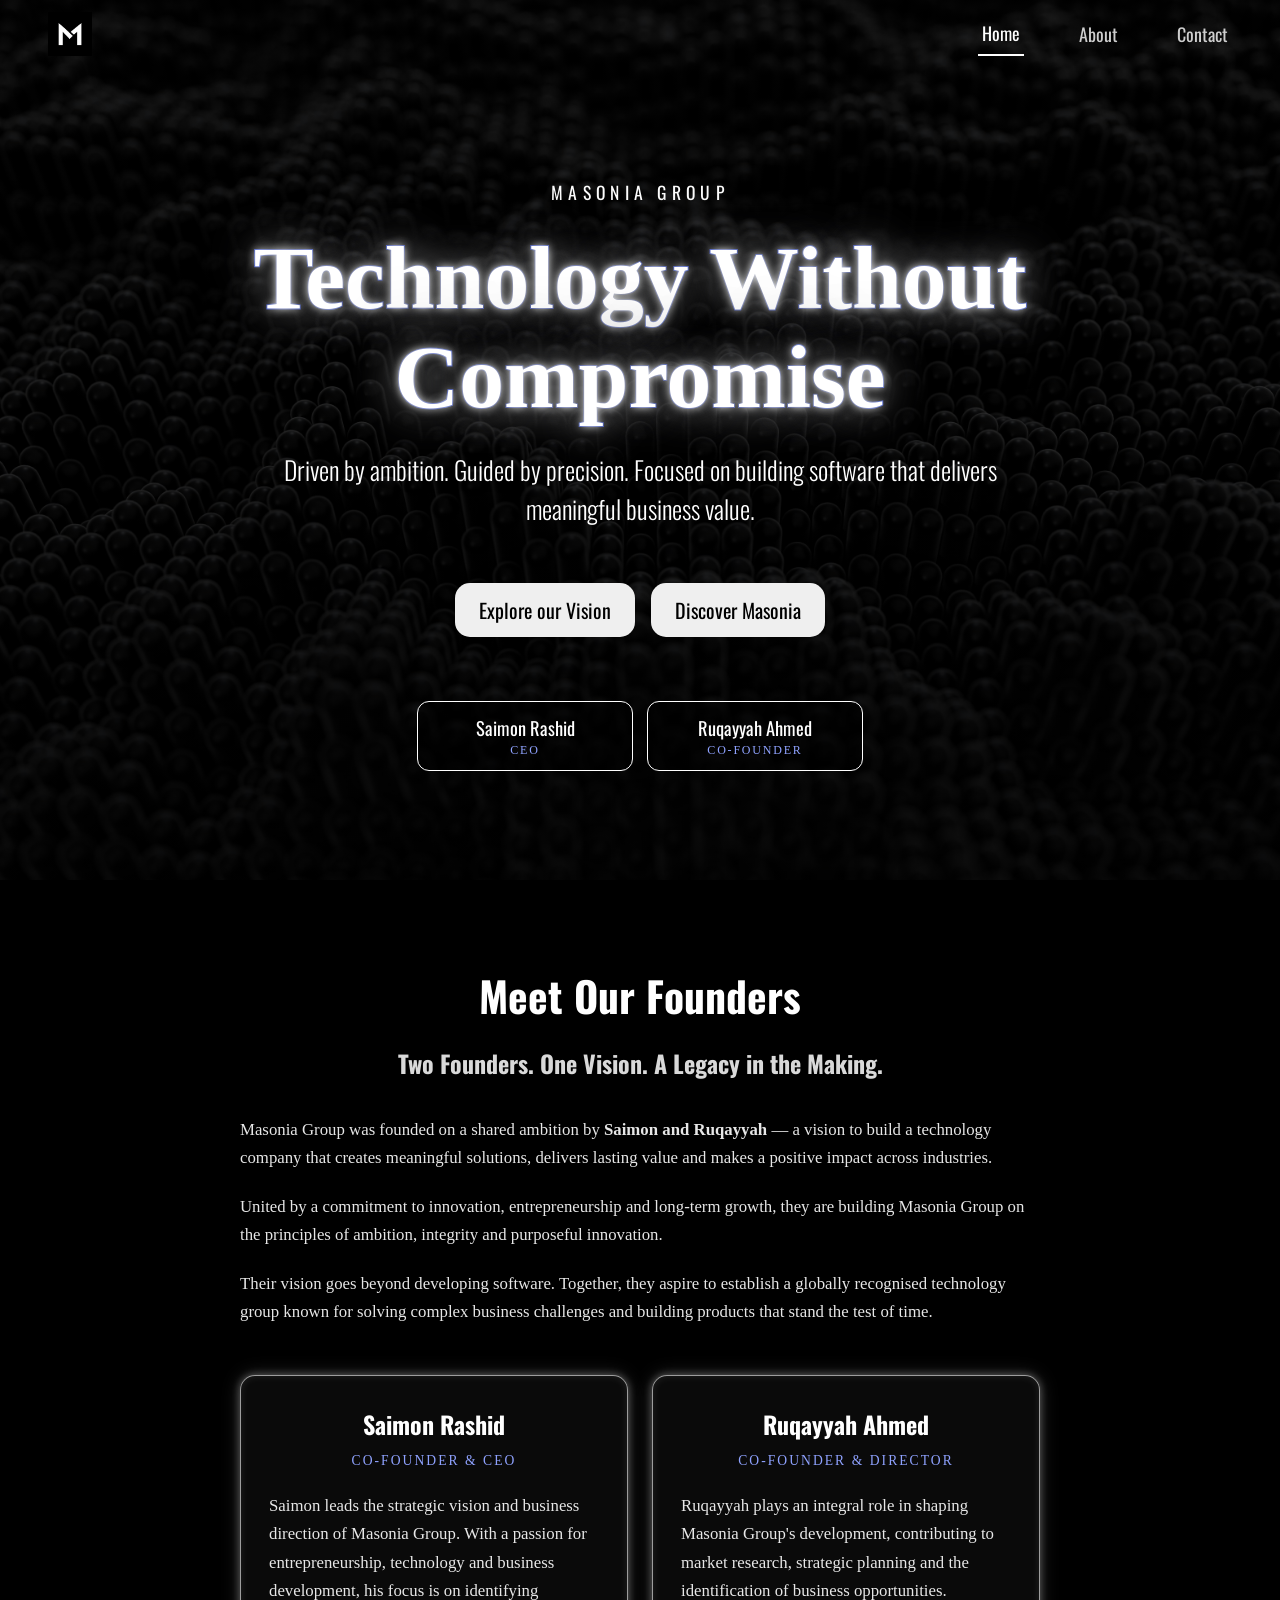
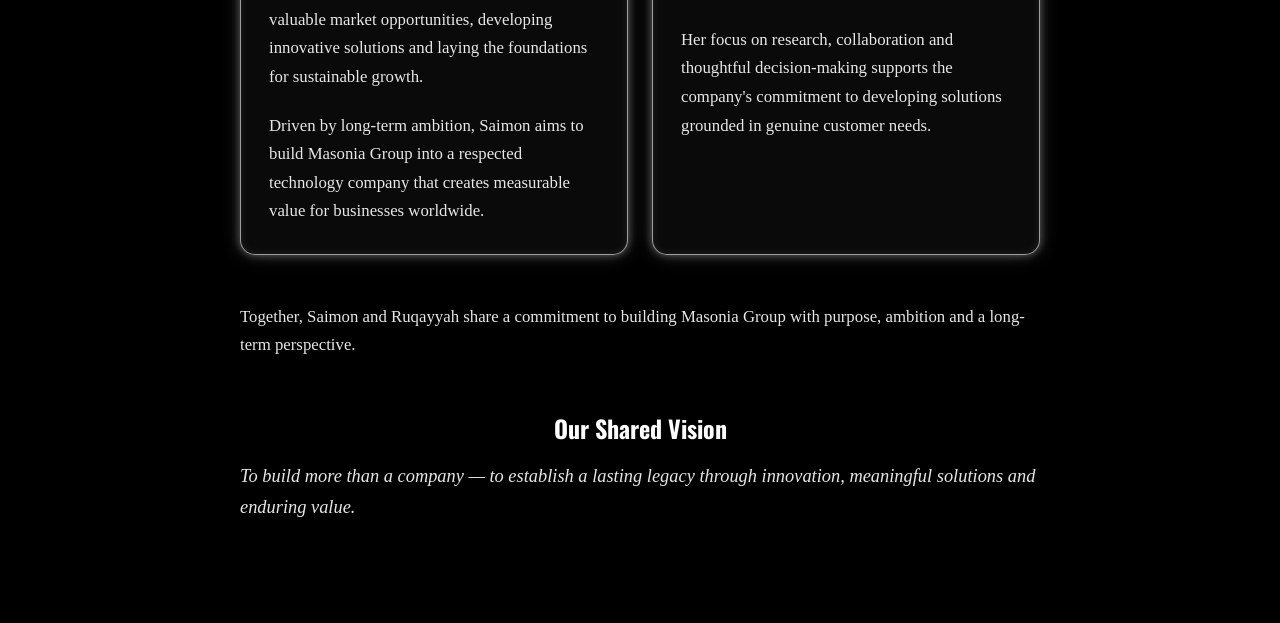
==== index.html @ d87e58ef "Add files via upload" ====
<!doctype html>
<html lang="en">
  <head>
    <meta charset="UTF-8" />
    <meta name="viewport" content="width=device-width, initial-scale=1.0" />
    <title>Masonia Group LTD</title>
    <link rel="preconnect" href="https://fonts.googleapis.com" />
    <link rel="preconnect" href="https://fonts.gstatic.com" crossorigin />
    <link
      href="https://fonts.googleapis.com/css2?family=Happy+Monkey&family=Instrument+Serif:ital@0;1&family=Isometra&family=Oswald:wght@200..700&family=Ubuntu:ital,wght@0,300;0,400;0,500;0,700;1,300;1,400;1,500;1,700&display=swap"
      rel="stylesheet"
    />
    <link rel="stylesheet" href="styles.css" />
    <script src="nav.js" defer></script>
  </head>

  <body>
    <header class="hero" id="home">
      <div class="shooting-stars" aria-hidden="true">
        <span></span><span></span><span></span><span></span><span></span><span></span>
      </div>

      <nav id="navbar" aria-label="Main">
        <a href="index.html" class="logo">
          <img src="masonialogo.png" alt="Masonia Group home" />
        </a>
        <button
          class="nav-toggle"
          type="button"
          aria-controls="navigation"
          aria-expanded="false"
          aria-label="Open menu"
        >
          <span class="nav-toggle-bar"></span>
          <span class="nav-toggle-bar"></span>
          <span class="nav-toggle-bar"></span>
        </button>
        <ul id="navigation">
          <li><a href="index.html" aria-current="page">Home</a></li>
          <li><a href="about.html">About</a></li>
          <li><a href="contact.html">Contact</a></li>
        </ul>
      </nav>

      <div class="hero-content">
        <p class="design-title">MASONIA GROUP</p>
        <h1 id="name">Technology Without Compromise</h1>
        <p id="role">
          Driven by ambition. Guided by precision. Focused on building software that delivers meaningful business value.
        </p>
    
        <div class="hero-btn">
          <button class="explore">Explore our Vision</button>
          <button class="discover">Discover Masonia</button>
        </div>

        <ul class="hero-founders" aria-label="Founders">
          <li class="hero-founder">
            <span class="hero-founder-name">Saimon Rashid</span>
            <span class="hero-founder-role">CEO</span>
          </li>
          <li class="hero-founder">
            <span class="hero-founder-name">Ruqayyah Ahmed</span>
            <span class="hero-founder-role">Co-founder</span>
          </li>
        </ul>
      </div>
    </header>

    <main>
      <section id="founders">
        <h2>Meet Our Founders</h2>
        <h3>Two Founders. One Vision. A Legacy in the Making.</h3>
        <p>
          Masonia Group was founded on a shared ambition by <strong>Saimon and Ruqayyah</strong> — a
          vision to build a technology company that creates meaningful solutions, delivers lasting
          value and makes a positive impact across industries.
        </p>
        <p>
          United by a commitment to innovation, entrepreneurship and long-term growth, they are
          building Masonia Group on the principles of ambition, integrity and purposeful innovation.
        </p>
        <p>
          Their vision goes beyond developing software. Together, they aspire to establish a globally
          recognised technology group known for solving complex business challenges and building
          products that stand the test of time.
        </p>

        <div class="founder-profiles">
          <article class="founder">
            <h3>Saimon Rashid</h3>
            <p class="founder-role">Co-Founder &amp; CEO</p>
            <p>
              Saimon leads the strategic vision and business direction of Masonia Group. With a
              passion for entrepreneurship, technology and business development, his focus is on
              identifying valuable market opportunities, developing innovative solutions and laying
              the foundations for sustainable growth.
            </p>
            <p>
              Driven by long-term ambition, Saimon aims to build Masonia Group into a respected
              technology company that creates measurable value for businesses worldwide.
            </p>
          </article>

          <article class="founder">
            <h3>Ruqayyah Ahmed</h3>
            <p class="founder-role">Co-Founder &amp; Director</p>
            <p>
              Ruqayyah plays an integral role in shaping Masonia Group's development, contributing to
              market research, strategic planning and the identification of business opportunities.
            </p>
            <p>
              Her focus on research, collaboration and thoughtful decision-making supports the
              company's commitment to developing solutions grounded in genuine customer needs.
            </p>
          </article>
        </div>

        <p>
          Together, Saimon and Ruqayyah share a commitment to building Masonia Group with purpose,
          ambition and a long-term perspective.
        </p>

        <h3>Our Shared Vision</h3>
        <p>
          <em>To build more than a company — to establish a lasting legacy through innovation,
          meaningful solutions and enduring value.</em>
        </p>
      </section>
    </main>
  </body>
</html>
---- styles.css ----
/* ---------- Page ---------- */
body {
  margin: 0;
  background: black;
  color: white;
}
 
/* ---------- Links ---------- */
a {
  color: white;
  text-decoration: none;
}
 
/* ---------- Hero (full screen before scrolling) ---------- */
.hero {
    min-height: 90vh;
    display: flex;
    flex-direction: column;
    background-image:
        linear-gradient(rgba(0, 0, 0, 0.5), rgba(0, 0, 0, 0.6)),
        url("background.jpg");
    background-size: cover;
    background-position: center;
    padding-top: 70px;         /* room for the fixed nav bar */
}
 
/* ---------- Nav bar ---------- */
html {
    scroll-behavior: smooth;   /* glide to sections when a link is clicked */
}

section {
    scroll-margin-top: 80px;   /* stops the sticky bar covering section headings */
}

#navbar {
    position: fixed;           /* stays at the top of the screen while scrolling */
    top: 0;
    left: 0;
    right: 0;
    z-index: 100;
    display: flex;
    align-items: center;
    justify-content: space-between; /* logo left, links right */
    gap: 20px;
    padding: 12px clamp(16px, 4vw, 48px);
    background: transparent;
}

.logo {
    display: flex;
    align-items: center;
}

.logo img {
    height: 44px;
    width: auto;
    display: block;
}

#navigation {
    display: flex;
    align-items: center;
    gap: clamp(24px, 4vw, 60px);
    list-style: none;
    margin: 0;
    padding: 0;
}

#navigation a {
    display: block;
    padding: 8px 4px;
    font-size: 18px;
    font-family: "Oswald", sans-serif;
    opacity: 0.8;
    transition: opacity 0.2s;
}

#navigation a:hover {
    opacity: 1;
}

#navbar a:focus-visible,
.nav-toggle:focus-visible {
    outline: 2px solid #3a5bff;
    outline-offset: 4px;
    border-radius: 4px;
}

/* Menu (☰) button — hidden on larger screens */
.nav-toggle {
    display: none;
    flex-direction: column;
    justify-content: center;
    gap: 5px;
    width: 44px;
    height: 44px;
    padding: 10px;
    background: none;
    border: none;
    cursor: pointer;
}

.nav-toggle-bar {
    display: block;
    height: 2px;
    width: 100%;
    background: white;
    transition: transform 0.25s, opacity 0.25s;
}

/* Turn the three lines into an X when the menu is open */
.nav-toggle[aria-expanded="true"] .nav-toggle-bar:nth-child(1) {
    transform: translateY(7px) rotate(45deg);
}
.nav-toggle[aria-expanded="true"] .nav-toggle-bar:nth-child(2) {
    opacity: 0;
}
.nav-toggle[aria-expanded="true"] .nav-toggle-bar:nth-child(3) {
    transform: translateY(-7px) rotate(-45deg);
}

/* Phones and small tablets: links drop down under the bar */
@media (max-width: 700px) {
    #navbar {
        background: rgba(0, 0, 0, 0.85);
        backdrop-filter: blur(8px);
        -webkit-backdrop-filter: blur(8px);
        border-bottom: 1px solid rgba(255, 255, 255, 0.1);
    }

    .nav-toggle {
        display: flex;
    }

    #navigation {
        display: none;
        position: absolute;
        top: 100%;
        left: 0;
        right: 0;
        flex-direction: column;
        align-items: stretch;
        gap: 0;
        padding: 8px 0;
        background: rgba(0, 0, 0, 0.95);
        border-bottom: 1px solid rgba(255, 255, 255, 0.1);
    }

    #navigation.is-open {
        display: flex;
    }

    #navigation a {
        padding: 14px clamp(16px, 4vw, 48px);
        opacity: 0.9;
    }
}
 
/* ---------- Hero text (centred in the space below the nav) ---------- */

.hero-content {
    flex: 1;
    display: flex;
    flex-direction: column;
    justify-content: center;
    align-items: center;
    text-align: center;
    gap: clamp(12px, 2.5vw, 24px);     /* even spacing between each line */
    padding: 40px clamp(16px, 5vw, 48px);
    max-width: 1100px;
    margin: 0 auto;
    width: 100%;
    box-sizing: border-box;
}

.hero-content > * {
    margin: 0;                          /* spacing comes from the gap above */
}

.design-title {
    font-family: "Oswald", sans-serif;
    font-size: clamp(0.85rem, 1.6vw, 1.1rem);
    letter-spacing: 0.3em;
    opacity: 0.85;
}

#name {
    font-size: clamp(2.2rem, 7vw, 6rem);
    line-height: 1.1;
    color: #fff;
    -webkit-text-stroke: clamp(1px, 0.15vw, 2px) #3a5bff;
    paint-order: stroke fill;
    text-shadow:
        0 0 10px #fcfdfe,
        0 0 20px #000000,
        0 0 40px #bebfc2,
        0 0 80px #000000;
    overflow-wrap: break-word;
}

#role {
    font-size: clamp(1rem, 2.4vw, 1.6rem);
    font-family: "Oswald", sans-serif;
    font-weight: 300;
    line-height: 1.5;
    max-width: 780px;                   /* keeps the tagline to a readable width */
}

#hero-description {
    font-size: clamp(0.8rem, 2vw, 1.5rem);
    font-family: "Oswald", serif;
    max-width: 800px;
    width: 100%;
    margin-top: 100px;
}

.hero-btn {
    display: flex;
    flex-wrap: wrap;                    /* buttons stack when there isn't room */
    justify-content: center;
    gap: 16px;
    margin-top: clamp(16px, 4vw, 32px);
}

.explore, .discover {
    color: black;
    font-family: "Oswald", sans-serif;
    font-size: clamp(1rem, 2vw, 1.25rem);
    border: none;
    border-radius: 15px;
    padding: 12px 24px;
    min-height: 44px;                   /* comfortable tap size on phones */
    cursor: pointer;
    transition: background-color 0.3s;
}

.explore:hover, .discover:hover {
    background-color: #aeaeae;
    color: black;
}

.explore:focus-visible, .discover:focus-visible {
    outline: 2px solid #3a5bff;
    outline-offset: 3px;
}

/* Phones: smaller buttons that sit side by side, or stack if the screen is very narrow */
@media (max-width: 480px) {
    .hero-btn {
        gap: 10px;
    }

    .explore, .discover {
        font-size: 0.9rem;
        padding: 8px 16px;
        border-radius: 10px;
        min-height: 40px;
    }
}


/* ---------- Sections below the hero ---------- */
section {
    padding: 80px 20px;
    text-align: center;
}
/* ---------- Founders and About sections (shared text layout) ---------- */
#founders,
#about {
    text-align: left;
    max-width: 800px;          /* keeps lines short enough to read comfortably */
    margin: 0 auto;            /* centres the block on the page, text stays left-aligned */
    line-height: 1.7;
}

#founders h2,
#founders h3,
#about h2,
#about h3 {
    text-align: center;
}

#founders h2,
#about h2 {
    font-family: "Oswald", sans-serif;
    font-size: clamp(1.8rem, 4vw, 2.6rem);
    margin: 0 0 12px;
}

#founders h3,
#about h3 {
    font-family: "Oswald", sans-serif;
    font-size: clamp(1.2rem, 2.5vw, 1.5rem);
    margin: 48px 0 12px;       /* big gap above each heading, small gap to its paragraph */
}

/* The tagline sits directly under the main heading */
#founders h2 + h3,
#about h2 + h3 {
    margin-top: 0;
    margin-bottom: 32px;
    opacity: 0.85;
}

#founders p,
#about p {
    margin: 0 0 20px;
    font-size: 1.05rem;
    opacity: 0.9;
}

#founders em,
#about em {
    font-size: 1.15rem;
}

/* ---------- Founders: profile cards ---------- */
.founder-profiles {
    display: grid;
    grid-template-columns: repeat(2, minmax(0, 1fr));   /* two cards side by side */
    gap: 24px;
    margin: 48px 0;
}

.founder {
    display: flex;
    flex-direction: column;
    padding: clamp(20px, 3vw, 28px);
    border: 1px solid rgba(255, 255, 255, 0.6);
    border-radius: 15px;
    background: rgba(255, 255, 255, 0.04);
    box-shadow:
        0 0 8px rgba(255, 255, 255, 0.35),
        0 0 20px rgba(255, 255, 255, 0.15),
        inset 0 0 8px rgba(255, 255, 255, 0.1);
}

#founders .founder h3 {
    margin: 0 0 4px;
}

#founders .founder-role {
    text-align: center;
    margin-bottom: 20px;
    font-size: 0.85rem;
    letter-spacing: 0.15em;
    text-transform: uppercase;
    color: #8fa2ff;
    opacity: 1;
}

#founders .founder p:last-child {
    margin-bottom: 0;
}

/* Phones and small tablets: one card above the other */
@media (max-width: 640px) {
    .founder-profiles {
        grid-template-columns: 1fr;
    }
}

/* ---------- Contact: team ---------- */
.team {
    list-style: none;
    margin: 40px auto 0;
    padding: 0;
    display: flex;
    flex-wrap: wrap;           /* cards stack on narrow screens */
    justify-content: center;
    gap: 20px;
}

.team-member {
    flex: 1 1 220px;
    max-width: 280px;
    padding: 24px 20px;
    border: 1px solid rgba(255, 255, 255, 0.15);
    border-radius: 15px;
    background: rgba(255, 255, 255, 0.04);
}

.team-member p {
    margin: 0;
}

.team-name {
    font-family: "Oswald", sans-serif;
    font-size: clamp(1.2rem, 2.5vw, 1.4rem);
}

.team-member .team-role {
    margin-top: 6px;
    font-size: 0.95rem;
    letter-spacing: 0.15em;
    text-transform: uppercase;
    color: #8fa2ff;
}

.team-email {
    display: inline-block;
    margin-top: 14px;
    padding: 4px 0;
    font-size: 0.95rem;
    opacity: 0.85;
    overflow-wrap: anywhere;   /* long addresses wrap instead of overflowing on phones */
    border-bottom: 1px solid rgba(255, 255, 255, 0.3);
    transition: opacity 0.2s, border-color 0.2s;
}

.team-email:hover {
    opacity: 1;
    border-color: #8fa2ff;
}

.team-email:focus-visible {
    outline: 2px solid #3a5bff;
    outline-offset: 3px;
    border-radius: 4px;
}

/* ---------- Contact: call to action ---------- */
.contact-cta {
    margin-top: 48px;
    display: flex;
    flex-direction: column;
    align-items: center;
    gap: 16px;
}

.contact-cta-text {
    margin: 0;
    font-family: "Oswald", sans-serif;
    font-size: clamp(1.1rem, 2.5vw, 1.4rem);
}

.contact-menu {
    position: relative;        /* the options pop up just below the button */
}

.contact-toggle {
    color: black;
    background: white;
    font-family: "Oswald", sans-serif;
    font-size: clamp(1rem, 2vw, 1.15rem);
    border: none;
    border-radius: 15px;
    padding: 10px 28px;
    min-height: 44px;
    cursor: pointer;
    transition: background-color 0.3s;
}

.contact-toggle:hover {
    background-color: #aeaeae;
}

.contact-toggle:focus-visible,
.contact-options a:focus-visible {
    outline: 2px solid #3a5bff;
    outline-offset: 3px;
}

.contact-options {
    position: absolute;
    top: calc(100% + 10px);
    left: 50%;
    transform: translateX(-50%);
    z-index: 10;
    min-width: 280px;
    width: max-content;        /* grow to fit the longest option on one line */
    max-width: calc(100vw - 32px);
    margin: 0;
    padding: 6px;
    list-style: none;
    text-align: left;
    background: #111;
    border: 1px solid rgba(255, 255, 255, 0.15);
    border-radius: 12px;
    box-shadow: 0 10px 30px rgba(0, 0, 0, 0.6);
}

.contact-options[hidden] {
    display: none;
}

.contact-options a {
    display: flex;
    justify-content: space-between;
    align-items: center;
    gap: 24px;
    padding: 12px 14px;
    border-radius: 8px;
    font-family: "Oswald", sans-serif;
    white-space: nowrap;       /* keep name and title on the same line */
}

.contact-options a:hover {
    background: rgba(255, 255, 255, 0.08);
}

.contact-options span {
    font-family: sans-serif;
    font-size: 0.75rem;
    letter-spacing: 0.1em;
    text-transform: uppercase;
    color: #8fa2ff;
}

/* ---------- Inner pages (About, Contact) ---------- */
.page-main {
    padding-top: 70px;         /* room for the fixed nav bar */
    min-height: calc(100vh - 70px);
}

#navigation a[aria-current="page"] {
    opacity: 1;
    border-bottom: 2px solid #fff;
}

/* ---------- Hero: founder cards ---------- */
.hero-content .hero-founders {
    list-style: none;
    margin-top: clamp(20px, 5vw, 40px);
    padding: 0;
    display: flex;
    flex-wrap: wrap;           /* stacks on very narrow screens */
    justify-content: center;
    gap: 14px;
}

.hero-founder {
    display: flex;
    flex-direction: column;
    gap: 2px;
    min-width: 170px;
    padding: 12px 22px;
    border: 1px solid #fff;
    border-radius: 12px;
    background: rgba(0, 0, 0, 0.45);
    backdrop-filter: blur(6px);
    -webkit-backdrop-filter: blur(6px);
}

.hero-founder-name {
    font-family: "Oswald", sans-serif;
    font-size: clamp(1rem, 1.8vw, 1.15rem);
}

.hero-founder-role {
    font-size: 0.75rem;
    letter-spacing: 0.15em;
    text-transform: uppercase;
    color: #8fa2ff;
}

/* Phones: slightly smaller cards */
@media (max-width: 480px) {
    .hero-content .hero-founders {
        gap: 10px;
    }

    .hero-founder {
        min-width: 140px;
        padding: 10px 16px;
    }

    .hero-founder-name {
        font-size: 0.95rem;
    }

    .hero-founder-role {
        font-size: 0.7rem;
    }
}

/* Phones: contact popup fits the screen width */
@media (max-width: 480px) {
    .contact-options {
        min-width: 0;
        width: calc(100vw - 32px);
        max-width: 320px;
    }

    .contact-options a {
        gap: 12px;
        padding: 12px;
        font-size: 0.95rem;
    }

    .contact-options span {
        font-size: 0.7rem;
    }
}

/* ---------- Hero: animations ---------- */
@keyframes hero-fade-up {
    from {
        opacity: 0;
        transform: translateY(24px);
    }
    to {
        opacity: 1;
        transform: translateY(0);
    }
}

@keyframes hero-fade-in {
    from { opacity: 0; }
    to   { opacity: 1; }
}

/* Each part of the hero appears one after another */
.hero-content > * {
    animation: hero-fade-up 0.8s cubic-bezier(0.22, 1, 0.36, 1) both;
}

.hero-content > .design-title  { animation-delay: 0.1s; }
.hero-content > #name          { animation-delay: 0.3s; animation-duration: 1s; }
.hero-content > #role          { animation-delay: 0.55s; }
.hero-content > .hero-btn      { animation-delay: 0.8s; }
.hero-content > .hero-founders { animation-delay: 1.05s; }

/* Nav bar fades in with the page */
#navbar {
    animation: hero-fade-in 0.8s ease both;
}

/* Gentle lift on hover */
.explore,
.discover,
.hero-founder {
    transition: background-color 0.3s, transform 0.25s, box-shadow 0.25s, border-color 0.25s;
}

.explore:hover,
.discover:hover {
    transform: translateY(-2px);
    box-shadow: 0 6px 18px rgba(58, 91, 255, 0.35);
}

.hero-founder:hover {
    transform: translateY(-3px);
    border-color: #fff;
    box-shadow:
        0 0 8px rgba(255, 255, 255, 0.6),
        0 0 20px rgba(255, 255, 255, 0.35),
        inset 0 0 8px rgba(255, 255, 255, 0.2);
}

/* Respect visitors who turn off motion in their device settings */
@media (prefers-reduced-motion: reduce) {
    .hero-content > *,
    #navbar {
        animation: none;
    }

    .explore:hover,
    .discover:hover,
    .hero-founder:hover {
        transform: none;
    }
}

/* ---------- Hero: floating founder cards ---------- */
@keyframes hero-card-float {
    0%, 100% { translate: 0 0; }
    50%      { translate: 0 -8px; }
}

/* Starts after the cards have faded in; the second card is offset so they bob out of sync */
.hero-founder {
    animation: hero-card-float 5s ease-in-out 1.9s infinite;
}

.hero-founder:nth-child(2) {
    animation-delay: 2.6s;
}

@media (prefers-reduced-motion: reduce) {
    .hero-founder {
        animation: none;
    }
}

/* ---------- Hero: shooting stars (behind the text) ---------- */
.hero {
    position: relative;
    overflow: hidden;          /* stars disappear at the hero's edges */
}

.hero-content {
    position: relative;
    z-index: 1;                /* text sits above the stars */
}

.shooting-stars {
    position: absolute;
    inset: 0;
    z-index: 0;
    pointer-events: none;      /* never blocks clicks on buttons */
}

.shooting-stars span {
    position: absolute;
    width: clamp(80px, 12vw, 160px);
    height: 1px;
    background: linear-gradient(to right, transparent, rgba(255, 255, 255, 0.9));
    border-radius: 999px;
    opacity: 0;
    animation: shooting-star 7s linear infinite;
}

/* Bright glowing head at the front of each line */
.shooting-stars span::after {
    content: "";
    position: absolute;
    right: 0;
    top: 50%;
    width: 3px;
    height: 3px;
    border-radius: 50%;
    background: white;
    transform: translateY(-50%);
    box-shadow: 0 0 6px 2px rgba(255, 255, 255, 0.7);
}

/* Travel down and to the left, then stay hidden until the next run */
@keyframes shooting-star {
    0% {
        opacity: 0;
        transform: rotate(150deg) translateX(0);
    }
    3% {
        opacity: 1;
    }
    20% {
        opacity: 0;
        transform: rotate(150deg) translateX(clamp(500px, 90vw, 1200px));
    }
    100% {
        opacity: 0;
        transform: rotate(150deg) translateX(clamp(500px, 90vw, 1200px));
    }
}

/* Different start points, timings and speeds so they feel random */
.shooting-stars span:nth-child(1) { top: 5%;  left: 85%;  animation-delay: 0s;   animation-duration: 7s; }
.shooting-stars span:nth-child(2) { top: 15%; left: 105%; animation-delay: 1.8s; animation-duration: 9s; }
.shooting-stars span:nth-child(3) { top: -5%; left: 60%;  animation-delay: 3.5s; animation-duration: 8s; }
.shooting-stars span:nth-child(4) { top: 30%; left: 100%; animation-delay: 5s;   animation-duration: 10s; }
.shooting-stars span:nth-child(5) { top: 0%;  left: 40%;  animation-delay: 6.5s; animation-duration: 8.5s; }
.shooting-stars span:nth-child(6) { top: 45%; left: 110%; animation-delay: 2.7s; animation-duration: 11s; }

/* Phones: fewer stars so it doesn't feel busy */
@media (max-width: 480px) {
    .shooting-stars span:nth-child(n + 5) {
        display: none;
    }
}

@media (prefers-reduced-motion: reduce) {
    .shooting-stars {
        display: none;
    }
}

/* ---------- About: philosophy line ---------- */
#about .about-philosophy {
    text-align: center;
}
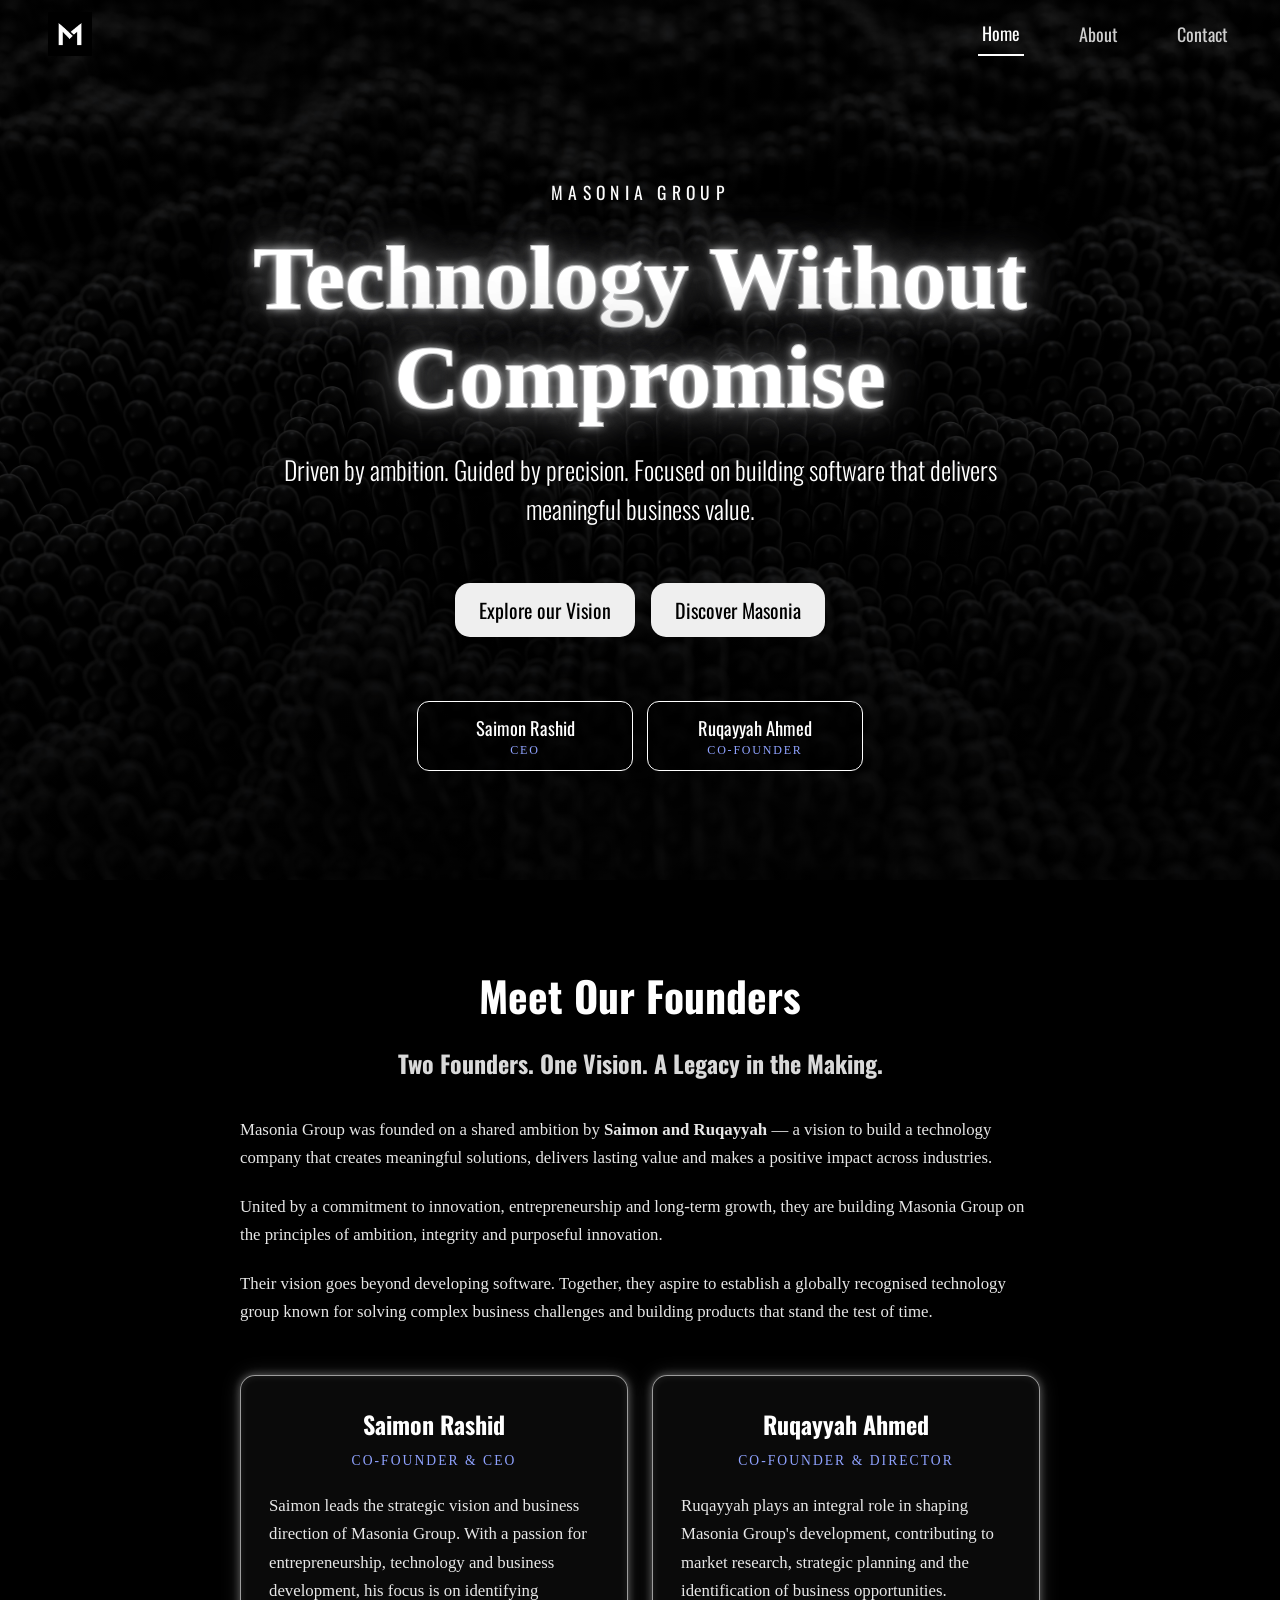
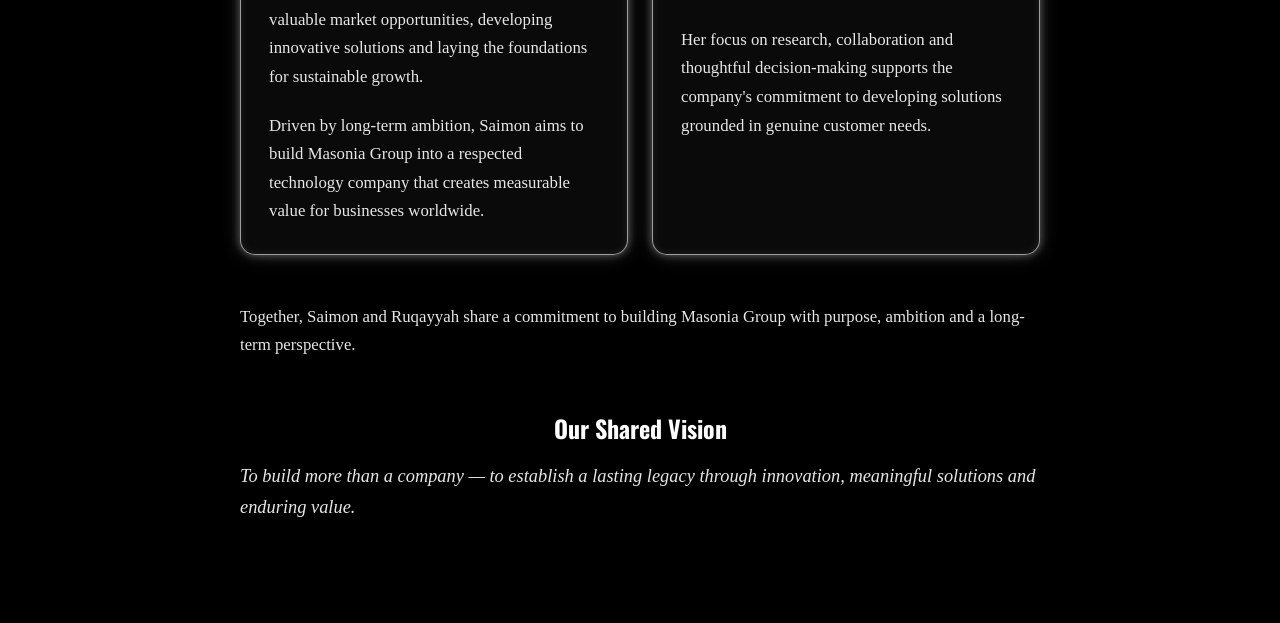
==== commit 4b83615d: "Add files via upload" ====
--- a/index.html
+++ b/index.html
@@ -10,6 +10,8 @@
       href="https://fonts.googleapis.com/css2?family=Happy+Monkey&family=Instrument+Serif:ital@0;1&family=Isometra&family=Oswald:wght@200..700&family=Ubuntu:ital,wght@0,300;0,400;0,500;0,700;1,300;1,400;1,500;1,700&display=swap"
       rel="stylesheet"
     />
+    <link rel="icon" type="image/png" href="masonialogo.png" />
+    <link rel="apple-touch-icon" href="masonialogo.png" />
     <link rel="stylesheet" href="styles.css" />
     <script src="nav.js" defer></script>
   </head>
--- a/styles.css
+++ b/styles.css
@@ -189,7 +189,7 @@
     font-size: clamp(2.2rem, 7vw, 6rem);
     line-height: 1.1;
     color: #fff;
-    -webkit-text-stroke: clamp(1px, 0.15vw, 2px) #3a5bff;
+    -webkit-text-stroke: 2px #fff;
     paint-order: stroke fill;
     text-shadow:
         0 0 10px #fcfdfe,
@@ -243,6 +243,17 @@
 .explore:focus-visible, .discover:focus-visible {
     outline: 2px solid #3a5bff;
     outline-offset: 3px;
+}
+
+/* Phones and small tablets: thinner heading outline so the letters stay crisp */
+@media (max-width: 700px) {
+    #name {
+        -webkit-text-stroke: 1px #fff;
+        text-shadow:
+            0 0 4px rgba(255, 255, 255, 0.5),
+            0 0 12px rgba(0, 0, 0, 0.6),
+            0 0 24px rgba(190, 191, 194, 0.3);
+    }
 }
 
 /* Phones: smaller buttons that sit side by side, or stack if the screen is very narrow */
